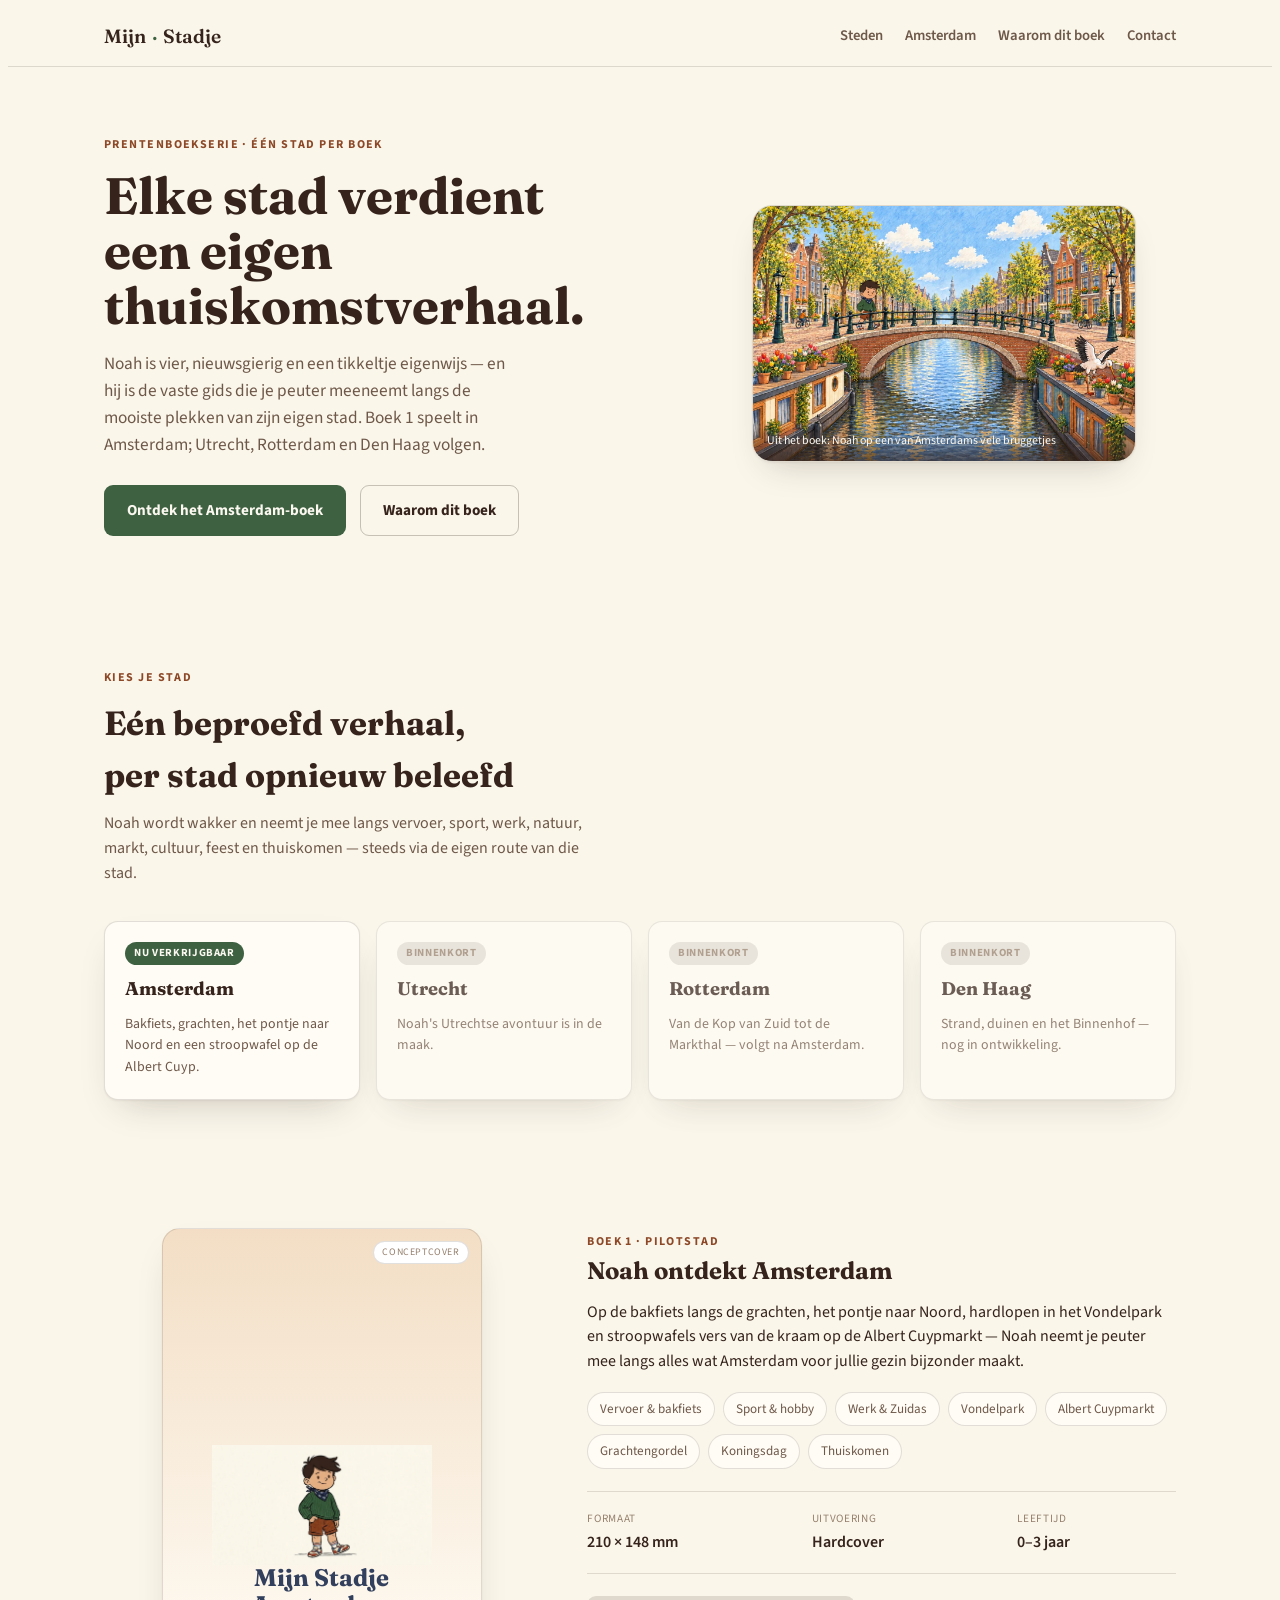
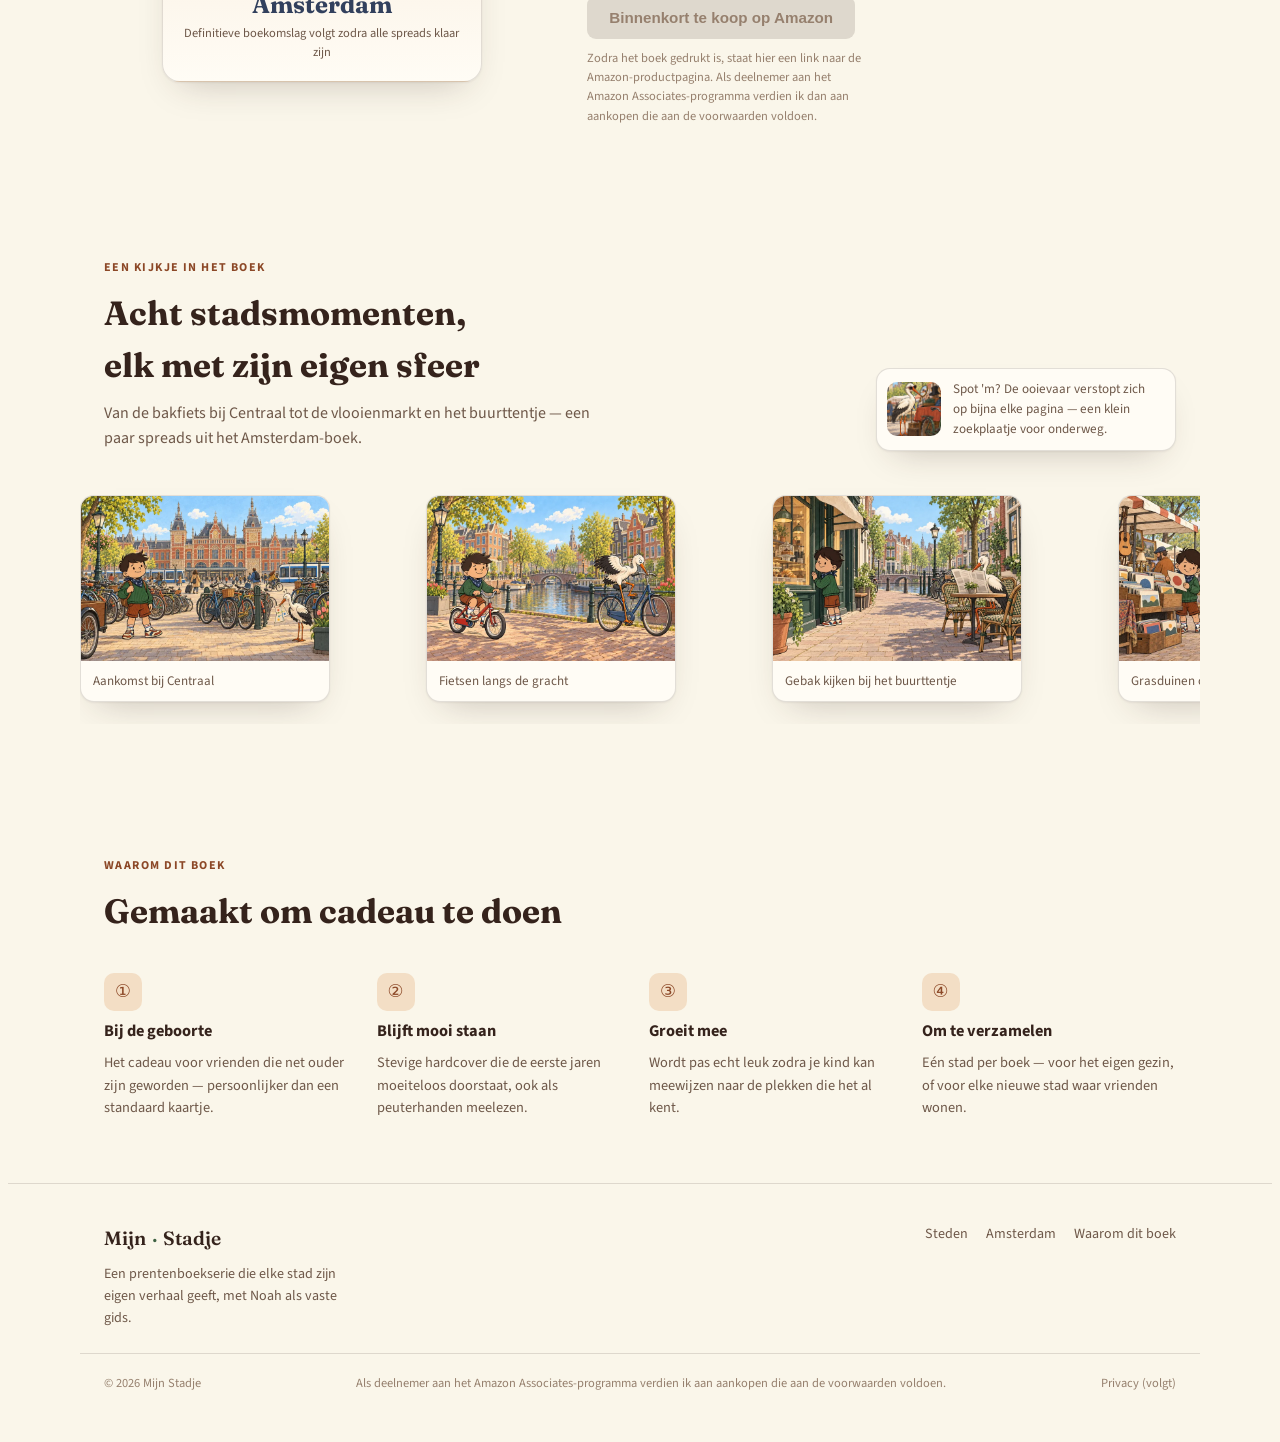
==== index.html @ 1f54e6bd "Add files via upload" ====
<!doctype html>
<html lang="nl">
<head>
<meta charset="utf-8">
<meta name="viewport" content="width=device-width, initial-scale=1">
<title>Mijn Stadje</title>
<style>
  @import url('https://fonts.googleapis.com/css2?family=Fraunces:opsz,wght@9..144,400;9..144,500;9..144,600;9..144,700&family=Source+Sans+3:wght@400;500;600;700&display=swap');

  :root{
    --bg: #FAF6EA;
    --surface: #FFFCF5;
    --surface-raised: #FFFFFF;
    --ink: #35231C;
    --ink-soft: #6E5849;
    --ink-faint: #96806E;
    --line: rgba(53,35,28,0.14);
    --line-strong: rgba(53,35,28,0.26);
    --navy: #32405D;
    --green: #3E6142;
    --rust: #8C4827;
    --peach: #E3AE83;
    --peach-tint: #F3DEC5;
    --shadow: 0 1px 2px rgba(53,35,28,0.06), 0 16px 36px -18px rgba(53,35,28,0.28);
  }
  @media (prefers-color-scheme: dark){
    :root:not([data-theme="light"]){
      --bg: #1E140F;
      --surface: #281B14;
      --surface-raised: #2F2119;
      --ink: #F3E7D8;
      --ink-soft: #C9AF9A;
      --ink-faint: #93796A;
      --line: rgba(243,231,216,0.14);
      --line-strong: rgba(243,231,216,0.26);
      --navy: #92A8DC;
      --green: #85B387;
      --rust: #E4986C;
      --peach: #E3AE83;
      --peach-tint: #3B2A19;
      --shadow: 0 1px 2px rgba(0,0,0,0.35), 0 16px 36px -18px rgba(0,0,0,0.6);
    }
  }
  :root[data-theme="dark"]{
    --bg: #1E140F; --surface: #281B14; --surface-raised: #2F2119;
    --ink: #F3E7D8; --ink-soft: #C9AF9A; --ink-faint: #93796A;
    --line: rgba(243,231,216,0.14); --line-strong: rgba(243,231,216,0.26);
    --navy: #92A8DC; --green: #85B387; --rust: #E4986C; --peach: #E3AE83; --peach-tint: #3B2A19;
    --shadow: 0 1px 2px rgba(0,0,0,0.35), 0 16px 36px -18px rgba(0,0,0,0.6);
  }

  *{ box-sizing: border-box; }
  body{
    background: var(--bg);
    color: var(--ink);
    font-family: 'Source Sans 3', ui-sans-serif, system-ui, sans-serif;
    line-height: 1.55;
  }
  h1,h2,h3{ font-family: 'Fraunces', Georgia, serif; text-wrap: balance; margin: 0; }
  p{ margin: 0; }
  a{ color: inherit; }
  .wrap{ max-width: 1120px; margin: 0 auto; padding-inline: 24px; }
  section{ padding-block: 64px; }
  @media (max-width: 640px){ section{ padding-block: 44px; } }

  .eyebrow{
    font-size: 0.75rem; letter-spacing: 0.12em; text-transform: uppercase;
    color: var(--rust); font-weight: 700;
  }

  /* ---------- Nav ---------- */
  header.site{
    position: sticky; top: 0; z-index: 20;
    background: color-mix(in srgb, var(--bg) 88%, transparent);
    backdrop-filter: blur(6px);
    border-bottom: 1px solid var(--line);
  }
  .nav-inner{
    display: flex; align-items: center; justify-content: space-between;
    padding-block: 14px;
  }
  .wordmark{
    font-family: 'Fraunces', serif; font-weight: 600; font-size: 1.2rem;
    display: flex; align-items: baseline; gap: 6px; text-decoration: none; color: var(--ink);
  }
  .wordmark .dot{ color: var(--green); }
  nav.links{ display: flex; gap: 22px; font-size: 0.92rem; font-weight: 600; }
  nav.links a{ text-decoration: none; color: var(--ink-soft); }
  nav.links a:hover{ color: var(--ink); }
  @media (max-width: 620px){ nav.links{ display: none; } }

  /* ---------- Hero ---------- */
  .hero .wrap{
    display: grid; grid-template-columns: 1.1fr 0.9fr; gap: 40px; align-items: center;
  }
  @media (max-width: 800px){
    .hero .wrap{ grid-template-columns: 1fr; }
    .hero .art{ order: -1; }
  }
  .hero h1{
    font-size: clamp(2rem, 1.4rem + 2.6vw, 3.2rem);
    line-height: 1.08;
    margin-block: 12px 18px;
  }
  .hero .lede{
    font-size: 1.08rem; color: var(--ink-soft); max-width: 46ch; margin-bottom: 26px;
  }
  .cta-row{ display: flex; gap: 14px; flex-wrap: wrap; align-items: center; }
  .btn{
    display: inline-flex; align-items: center; gap: 8px;
    padding: 13px 22px; border-radius: 9px; font-weight: 700; font-size: 0.95rem;
    text-decoration: none; border: 1.5px solid transparent; cursor: pointer;
  }
  .btn-primary{ background: var(--green); color: #FBF8F0; }
  .btn-primary:hover{ filter: brightness(1.08); }
  .btn-ghost{ color: var(--ink); border-color: var(--line-strong); }
  .btn-ghost:hover{ background: var(--surface); }
  .hero .art{
    position: relative;
    border-radius: 20px;
    overflow: hidden;
    box-shadow: var(--shadow);
    border: 1px solid var(--line);
  }
  .hero .art img{
    display: block;
    width: 100%; height: 100%;
    aspect-ratio: 1300 / 866;
    object-fit: cover;
  }
  .hero .art figcaption{
    position: absolute; left: 0; right: 0; bottom: 0;
    padding: 10px 14px;
    font-size: 0.74rem; color: #FBF8F0;
    background: linear-gradient(0deg, rgba(53,35,28,0.72), transparent);
  }

  /* ---------- Section heads ---------- */
  .section-head{ max-width: 62ch; margin-bottom: 36px; }
  .section-head h2{ font-size: clamp(1.5rem, 1.2rem + 1.2vw, 2.1rem); margin-top: 8px; }
  .section-head .lede{ color: var(--ink-soft); margin-top: 10px; }

  /* ---------- City chooser ---------- */
  .cities{
    display: grid; grid-template-columns: repeat(4, 1fr); gap: 16px;
  }
  @media (max-width: 900px){ .cities{ grid-template-columns: 1fr 1fr; } }
  @media (max-width: 480px){ .cities{ grid-template-columns: 1fr; } }
  .city-card{
    background: var(--surface);
    border: 1px solid var(--line);
    border-radius: 14px;
    padding: 20px;
    display: flex; flex-direction: column; gap: 10px;
    min-height: 168px;
    text-decoration: none;
    color: inherit;
    box-shadow: var(--shadow);
    transition: transform 0.15s ease;
  }
  .city-card.live:hover{ transform: translateY(-3px); }
  .city-card.soon{ opacity: 0.72; }
  .city-card .badge{
    align-self: flex-start;
    font-size: 0.68rem; font-weight: 700; letter-spacing: 0.06em; text-transform: uppercase;
    padding: 3px 9px; border-radius: 999px;
  }
  .city-card.live .badge{ background: var(--green); color: #FBF8F0; }
  .city-card.soon .badge{ background: var(--line); color: var(--ink-faint); }
  .city-card h3{ font-size: 1.15rem; }
  .city-card p{ font-size: 0.87rem; color: var(--ink-soft); }
  @media (prefers-reduced-motion: reduce){ .city-card{ transition: none; } }

  /* ---------- Kijkje in het boek ---------- */
  .section-head-row{
    display: flex; justify-content: space-between; align-items: flex-end;
    gap: 24px; flex-wrap: wrap; margin-bottom: 28px;
  }
  .stork-tip{
    display: flex; align-items: center; gap: 12px;
    max-width: 300px;
    background: var(--surface); border: 1px solid var(--line);
    border-radius: 14px; padding: 10px 14px 10px 10px;
    box-shadow: var(--shadow);
  }
  .stork-tip img{
    width: 54px; height: 54px; border-radius: 10px; object-fit: cover; flex: none;
  }
  .stork-tip p{ font-size: 0.82rem; color: var(--ink-soft); }
  .spreads{
    display: flex; gap: 16px; overflow-x: auto;
    scroll-snap-type: x proximity;
    padding-bottom: 6px; margin: 0 -24px; padding-inline: 24px;
  }
  .spreads figure{
    flex: 0 0 250px; scroll-snap-align: start;
    background: var(--surface); border: 1px solid var(--line);
    border-radius: 14px; overflow: hidden; box-shadow: var(--shadow);
  }
  .spreads img{ width: 100%; aspect-ratio: 760/506; object-fit: cover; display: block; }
  .spreads figcaption{ font-size: 0.82rem; color: var(--ink-soft); padding: 10px 12px; }

  /* ---------- Amsterdam showcase ---------- */
  #amsterdam .wrap{
    display: grid; grid-template-columns: 0.85fr 1.15fr; gap: 48px; align-items: start;
  }
  @media (max-width: 820px){ #amsterdam .wrap{ grid-template-columns: 1fr; } }

  .cover{
    position: relative;
    background: linear-gradient(180deg, var(--peach-tint), var(--surface));
    border: 1px solid var(--line);
    border-radius: 18px;
    aspect-ratio: 148 / 210;
    max-width: 320px;
    margin-inline: auto;
    box-shadow: var(--shadow);
    display: flex; flex-direction: column; align-items: center; justify-content: flex-end;
    overflow: hidden;
    padding: 18px;
  }
  .cover .cover-title{
    font-family: 'Fraunces', serif; font-weight: 700; text-align: center;
    font-size: 1.5rem; color: var(--navy); line-height: 1.1;
  }
  .cover .cover-sub{
    font-size: 0.78rem; color: var(--ink-soft); text-align: center; margin-top: 6px;
  }
  .cover img{ width: 78%; margin-top: 14px; }
  .cover .concept-tag{
    position: absolute; top: 12px; right: 12px;
    font-size: 0.62rem; letter-spacing: 0.06em; text-transform: uppercase;
    background: var(--surface-raised); border: 1px solid var(--line);
    color: var(--ink-faint); padding: 3px 8px; border-radius: 999px;
  }

  .beats{
    display: flex; flex-wrap: wrap; gap: 8px; margin: 18px 0 22px;
    list-style: none; padding: 0;
  }
  .beats li{
    font-size: 0.82rem; background: var(--surface); border: 1px solid var(--line);
    padding: 6px 12px; border-radius: 999px; color: var(--ink-soft);
  }

  .facts{
    display: grid; grid-template-columns: repeat(3, auto); gap: 18px 28px;
    margin: 22px 0; padding: 18px 0; border-top: 1px solid var(--line); border-bottom: 1px solid var(--line);
  }
  @media (max-width: 480px){ .facts{ grid-template-columns: 1fr 1fr; } }
  .facts .f-label{ font-size: 0.7rem; text-transform: uppercase; letter-spacing: 0.06em; color: var(--ink-faint); }
  .facts .f-value{ font-weight: 600; margin-top: 3px; font-variant-numeric: tabular-nums; }

  .btn-disabled{
    background: var(--line); color: var(--ink-faint); cursor: not-allowed;
    padding: 13px 22px; border-radius: 9px; font-weight: 700; font-size: 0.95rem;
    display: inline-flex; align-items: center; gap: 8px; border: none;
  }
  .fineprint{ font-size: 0.78rem; color: var(--ink-faint); margin-top: 10px; max-width: 48ch; }

  /* ---------- Features ---------- */
  .features{ display: grid; grid-template-columns: repeat(4, 1fr); gap: 18px; }
  @media (max-width: 900px){ .features{ grid-template-columns: 1fr 1fr; } }
  @media (max-width: 480px){ .features{ grid-template-columns: 1fr; } }
  .feature{ display: flex; flex-direction: column; gap: 8px; }
  .feature .icon{
    width: 38px; height: 38px; border-radius: 10px;
    background: var(--peach-tint); color: var(--rust);
    display: flex; align-items: center; justify-content: center;
    font-size: 1.1rem;
  }
  .feature h3{ font-size: 1.02rem; font-family: 'Source Sans 3', sans-serif; font-weight: 700; }
  .feature p{ font-size: 0.9rem; color: var(--ink-soft); }

  /* ---------- Footer ---------- */
  footer{
    border-top: 1px solid var(--line);
    padding-block: 40px;
  }
  footer .wrap{
    display: flex; flex-wrap: wrap; justify-content: space-between; gap: 24px;
  }
  footer .brand-blurb{ max-width: 34ch; font-size: 0.88rem; color: var(--ink-soft); }
  footer nav{ display: flex; gap: 18px; font-size: 0.88rem; }
  footer nav a{ text-decoration: none; color: var(--ink-soft); }
  footer .legal{
    margin-top: 24px; padding-top: 20px; border-top: 1px solid var(--line);
    font-size: 0.78rem; color: var(--ink-faint); display: flex; flex-wrap: wrap; gap: 8px 18px;
  }
</style>
</head>
<body>


<header class="site">
  <div class="wrap nav-inner">
    <a class="wordmark" href="#top">Mijn<span class="dot">·</span>Stadje</a>
    <nav class="links">
      <a href="#steden">Steden</a>
      <a href="#amsterdam">Amsterdam</a>
      <a href="#waarom">Waarom dit boek</a>
      <a href="#contact">Contact</a>
    </nav>
  </div>
</header>

<main id="top">
  <section class="hero">
    <div class="wrap">
      <div class="copy">
        <span class="eyebrow">Prentenboekserie · één stad per boek</span>
        <h1>Elke stad verdient een eigen thuiskomstverhaal.</h1>
        <p class="lede">Noah is vier, nieuwsgierig en een tikkeltje eigenwijs — en hij is de vaste gids die je peuter meeneemt langs de mooiste plekken van zijn eigen stad. Boek 1 speelt in Amsterdam; Utrecht, Rotterdam en Den Haag volgen.</p>
        <div class="cta-row">
          <a class="btn btn-primary" href="#amsterdam">Ontdek het Amsterdam-boek</a>
          <a class="btn btn-ghost" href="#waarom">Waarom dit boek</a>
        </div>
      </div>
      <figure class="art">
        <img src="assets/hero-bridge.webp" alt="Noah steekt een Amsterdamse gracht over via een stenen brug, met woonboten, tulpen en een overvliegende ooievaar">
        <figcaption>Uit het boek: Noah op een van Amsterdams vele bruggetjes</figcaption>
      </figure>
    </div>
  </section>

  <section id="steden">
    <div class="wrap">
      <div class="section-head">
        <span class="eyebrow">Kies je stad</span>
        <h2>Eén beproefd verhaal, per stad opnieuw beleefd</h2>
        <p class="lede">Noah wordt wakker en neemt je mee langs vervoer, sport, werk, natuur, markt, cultuur, feest en thuiskomen — steeds via de eigen route van die stad.</p>
      </div>
      <div class="cities">
        <a class="city-card live" href="#amsterdam">
          <span class="badge">Nu verkrijgbaar</span>
          <h3>Amsterdam</h3>
          <p>Bakfiets, grachten, het pontje naar Noord en een stroopwafel op de Albert Cuyp.</p>
        </a>
        <div class="city-card soon">
          <span class="badge">Binnenkort</span>
          <h3>Utrecht</h3>
          <p>Noah's Utrechtse avontuur is in de maak.</p>
        </div>
        <div class="city-card soon">
          <span class="badge">Binnenkort</span>
          <h3>Rotterdam</h3>
          <p>Van de Kop van Zuid tot de Markthal — volgt na Amsterdam.</p>
        </div>
        <div class="city-card soon">
          <span class="badge">Binnenkort</span>
          <h3>Den Haag</h3>
          <p>Strand, duinen en het Binnenhof — nog in ontwikkeling.</p>
        </div>
      </div>
    </div>
  </section>

  <section id="amsterdam">
    <div class="wrap">
      <div class="cover">
        <span class="concept-tag">Conceptcover</span>
        <img src="assets/noah-hero.webp" alt="Noah op de conceptcover van het Amsterdam-boek">
        <p class="cover-title">Mijn Stadje<br>Amsterdam</p>
        <p class="cover-sub">Definitieve boekomslag volgt zodra alle spreads klaar zijn</p>
      </div>
      <div class="details">
        <span class="eyebrow">Boek 1 · Pilotstad</span>
        <h2>Noah ontdekt Amsterdam</h2>
        <p class="lede" style="margin-top:10px;">Op de bakfiets langs de grachten, het pontje naar Noord, hardlopen in het Vondelpark en stroopwafels vers van de kraam op de Albert Cuypmarkt — Noah neemt je peuter mee langs alles wat Amsterdam voor jullie gezin bijzonder maakt.</p>
        <ul class="beats">
          <li>Vervoer &amp; bakfiets</li>
          <li>Sport &amp; hobby</li>
          <li>Werk &amp; Zuidas</li>
          <li>Vondelpark</li>
          <li>Albert Cuypmarkt</li>
          <li>Grachtengordel</li>
          <li>Koningsdag</li>
          <li>Thuiskomen</li>
        </ul>
        <div class="facts">
          <div><div class="f-label">Formaat</div><div class="f-value">210 × 148 mm</div></div>
          <div><div class="f-label">Uitvoering</div><div class="f-value">Hardcover</div></div>
          <div><div class="f-label">Leeftijd</div><div class="f-value">0–3 jaar</div></div>
        </div>
        <button class="btn-disabled" disabled>Binnenkort te koop op Amazon</button>
        <p class="fineprint">Zodra het boek gedrukt is, staat hier een link naar de Amazon-productpagina. Als deelnemer aan het Amazon Associates-programma verdien ik dan aan aankopen die aan de voorwaarden voldoen.</p>
      </div>
    </div>
  </section>

  <section id="kijkje">
    <div class="wrap">
      <div class="section-head-row">
        <div class="section-head" style="margin-bottom:0;">
          <span class="eyebrow">Een kijkje in het boek</span>
          <h2>Acht stadsmomenten, elk met zijn eigen sfeer</h2>
          <p class="lede">Van de bakfiets bij Centraal tot de vlooienmarkt en het buurttentje — een paar spreads uit het Amsterdam-boek.</p>
        </div>
        <div class="stork-tip">
          <img src="assets/stork-mascot.webp" alt="De ooievaar uit Mijn Stadje, met een zonnebril op de vlooienmarkt">
          <p>Spot 'm? De ooievaar verstopt zich op bijna elke pagina — een klein zoekplaatje voor onderweg.</p>
        </div>
      </div>
      <div class="spreads">
        <figure>
          <img src="assets/gallery-centraal.webp" alt="Noah en de ooievaar tussen de geparkeerde fietsen bij Amsterdam Centraal">
          <figcaption>Aankomst bij Centraal</figcaption>
        </figure>
        <figure>
          <img src="assets/gallery-bike.webp" alt="Noah fietst langs de gracht, de ooievaar op een fiets ernaast">
          <figcaption>Fietsen langs de gracht</figcaption>
        </figure>
        <figure>
          <img src="assets/gallery-cafe.webp" alt="Noah kijkt naar gebak in een etalage, de ooievaar leest de krant op het terras">
          <figcaption>Gebak kijken bij het buurttentje</figcaption>
        </figure>
        <figure>
          <img src="assets/gallery-fleamarket.webp" alt="Noah bekijkt platen op de vlooienmarkt, de ooievaar past hoeden">
          <figcaption>Grasduinen op de vlooienmarkt</figcaption>
        </figure>
        <figure>
          <img src="assets/gallery-chinatown.webp" alt="Noah loopt door een straat met lampionnen, de ooievaar eet onderweg iets lekkers">
          <figcaption>Dim sum happen onderweg</figcaption>
        </figure>
        <figure>
          <img src="assets/gallery-bedroom.webp" alt="Noah wordt wakker terwijl de ooievaar met een baby over de gracht vliegt">
          <figcaption>Thuiskomen</figcaption>
        </figure>
      </div>
    </div>
  </section>

  <section id="waarom">
    <div class="wrap">
      <div class="section-head">
        <span class="eyebrow">Waarom dit boek</span>
        <h2>Gemaakt om cadeau te doen</h2>
      </div>
      <div class="features">
        <div class="feature">
          <div class="icon">①</div>
          <h3>Bij de geboorte</h3>
          <p>Het cadeau voor vrienden die net ouder zijn geworden — persoonlijker dan een standaard kaartje.</p>
        </div>
        <div class="feature">
          <div class="icon">②</div>
          <h3>Blijft mooi staan</h3>
          <p>Stevige hardcover die de eerste jaren moeiteloos doorstaat, ook als peuterhanden meelezen.</p>
        </div>
        <div class="feature">
          <div class="icon">③</div>
          <h3>Groeit mee</h3>
          <p>Wordt pas echt leuk zodra je kind kan meewijzen naar de plekken die het al kent.</p>
        </div>
        <div class="feature">
          <div class="icon">④</div>
          <h3>Om te verzamelen</h3>
          <p>Eén stad per boek — voor het eigen gezin, of voor elke nieuwe stad waar vrienden wonen.</p>
        </div>
      </div>
    </div>
  </section>
</main>

<footer id="contact">
  <div class="wrap">
    <div>
      <a class="wordmark" href="#top">Mijn<span class="dot">·</span>Stadje</a>
      <p class="brand-blurb" style="margin-top:10px;">Een prentenboekserie die elke stad zijn eigen verhaal geeft, met Noah als vaste gids.</p>
    </div>
    <nav>
      <a href="#steden">Steden</a>
      <a href="#amsterdam">Amsterdam</a>
      <a href="#waarom">Waarom dit boek</a>
    </nav>
  </div>
  <div class="wrap legal">
    <span>© 2026 Mijn Stadje</span>
    <span>Als deelnemer aan het Amazon Associates-programma verdien ik aan aankopen die aan de voorwaarden voldoen.</span>
    <span>Privacy (volgt)</span>
  </div>
</footer>

</body>
</html>
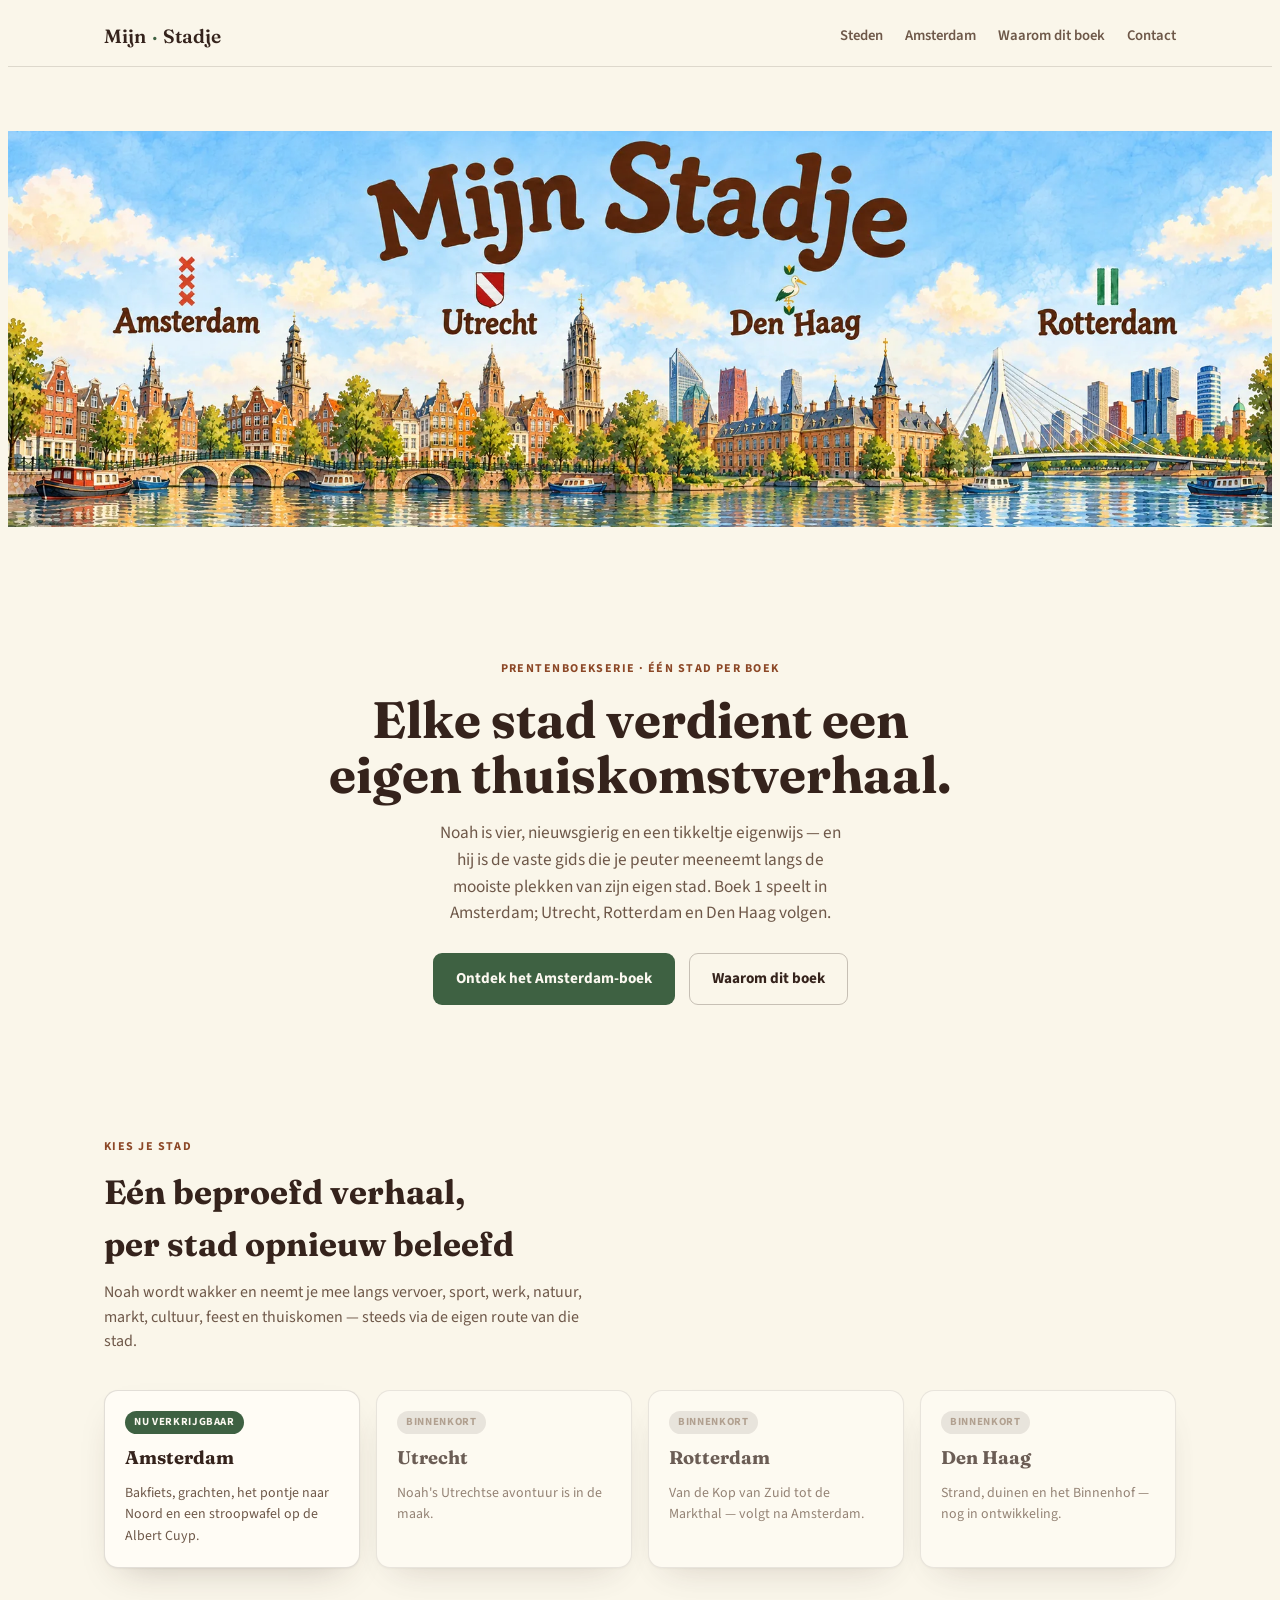
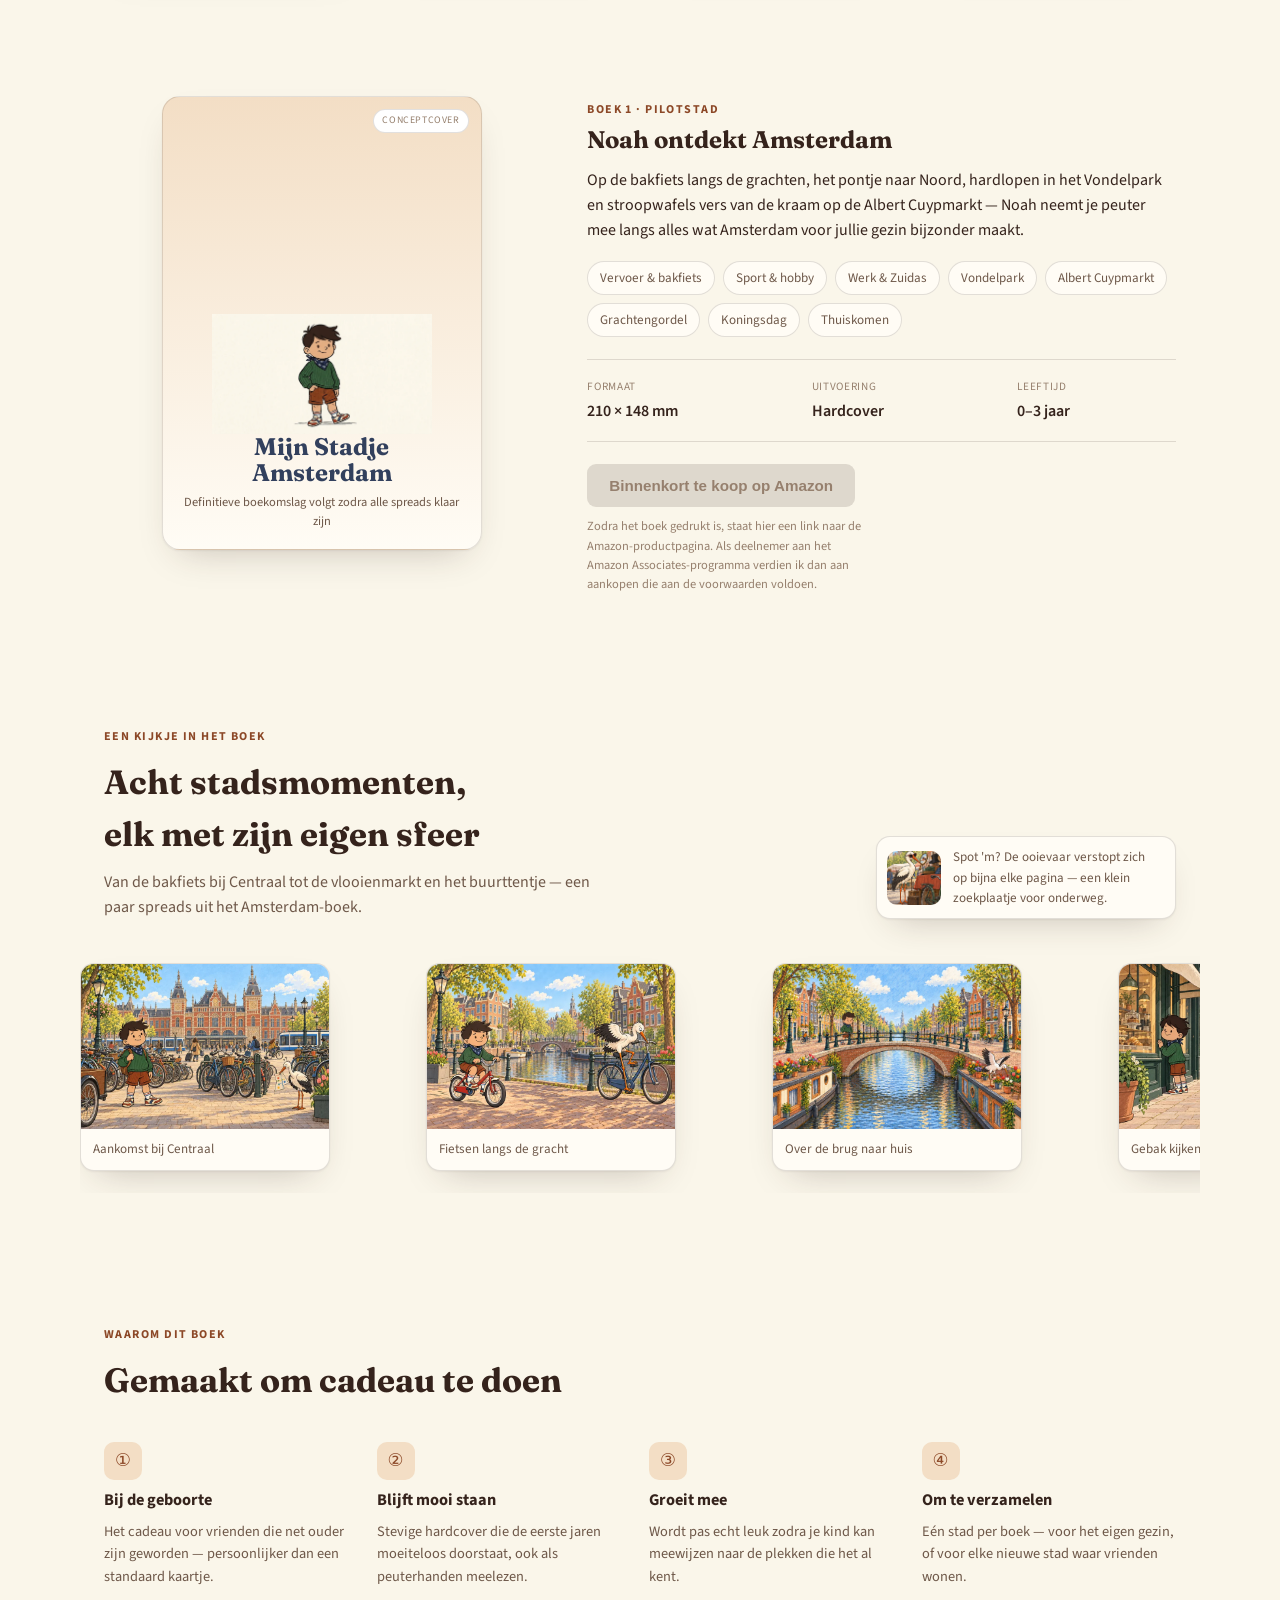
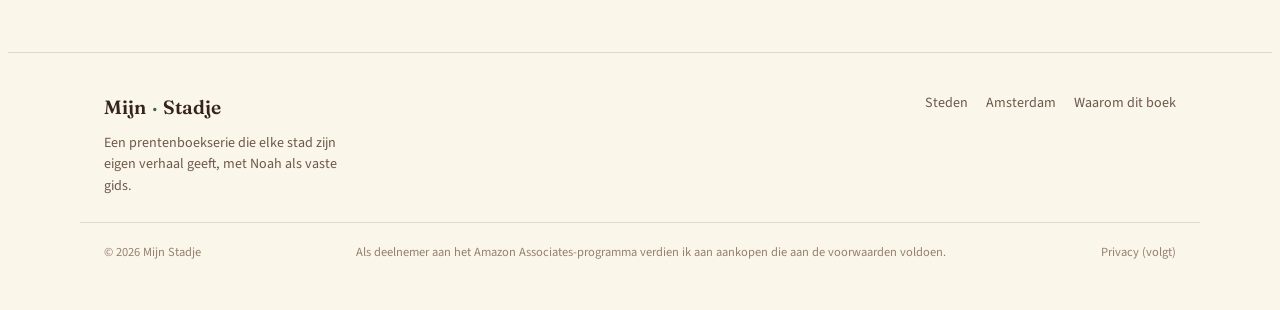
==== commit c6a86c75: "Add files via upload" ====
--- a/index.html
+++ b/index.html
@@ -89,13 +89,17 @@
   nav.links a:hover{ color: var(--ink); }
   @media (max-width: 620px){ nav.links{ display: none; } }
 
+  /* ---------- Masthead banner ---------- */
+  .masthead{ line-height: 0; }
+  .masthead img{
+    display: block; width: 100%; height: auto;
+    max-height: 44vh; object-fit: cover;
+  }
+  @media (max-width: 640px){ .masthead img{ max-height: 200px; } }
+
   /* ---------- Hero ---------- */
   .hero .wrap{
-    display: grid; grid-template-columns: 1.1fr 0.9fr; gap: 40px; align-items: center;
-  }
-  @media (max-width: 800px){
-    .hero .wrap{ grid-template-columns: 1fr; }
-    .hero .art{ order: -1; }
+    max-width: 720px; text-align: center;
   }
   .hero h1{
     font-size: clamp(2rem, 1.4rem + 2.6vw, 3.2rem);
@@ -103,9 +107,9 @@
     margin-block: 12px 18px;
   }
   .hero .lede{
-    font-size: 1.08rem; color: var(--ink-soft); max-width: 46ch; margin-bottom: 26px;
-  }
-  .cta-row{ display: flex; gap: 14px; flex-wrap: wrap; align-items: center; }
+    font-size: 1.08rem; color: var(--ink-soft); max-width: 46ch; margin: 0 auto 26px;
+  }
+  .cta-row{ display: flex; gap: 14px; flex-wrap: wrap; align-items: center; justify-content: center; }
   .btn{
     display: inline-flex; align-items: center; gap: 8px;
     padding: 13px 22px; border-radius: 9px; font-weight: 700; font-size: 0.95rem;
@@ -115,25 +119,6 @@
   .btn-primary:hover{ filter: brightness(1.08); }
   .btn-ghost{ color: var(--ink); border-color: var(--line-strong); }
   .btn-ghost:hover{ background: var(--surface); }
-  .hero .art{
-    position: relative;
-    border-radius: 20px;
-    overflow: hidden;
-    box-shadow: var(--shadow);
-    border: 1px solid var(--line);
-  }
-  .hero .art img{
-    display: block;
-    width: 100%; height: 100%;
-    aspect-ratio: 1300 / 866;
-    object-fit: cover;
-  }
-  .hero .art figcaption{
-    position: absolute; left: 0; right: 0; bottom: 0;
-    padding: 10px 14px;
-    font-size: 0.74rem; color: #FBF8F0;
-    background: linear-gradient(0deg, rgba(53,35,28,0.72), transparent);
-  }
 
   /* ---------- Section heads ---------- */
   .section-head{ max-width: 62ch; margin-bottom: 36px; }
@@ -288,10 +273,10 @@
     font-size: 0.78rem; color: var(--ink-faint); display: flex; flex-wrap: wrap; gap: 8px 18px;
   }
 </style>
+
+
 </head>
 <body>
-
-
 <header class="site">
   <div class="wrap nav-inner">
     <a class="wordmark" href="#top">Mijn<span class="dot">·</span>Stadje</a>
@@ -305,21 +290,19 @@
 </header>
 
 <main id="top">
+  <section class="masthead">
+    <img src="assets/masthead-cities.webp" alt="Illustratie van de skylines van Amsterdam, Utrecht, Den Haag en Rotterdam naast elkaar aan het water, met de titel 'Mijn Stadje' erboven en de ooievaar bij Den Haag">
+  </section>
+
   <section class="hero">
     <div class="wrap">
-      <div class="copy">
-        <span class="eyebrow">Prentenboekserie · één stad per boek</span>
-        <h1>Elke stad verdient een eigen thuiskomstverhaal.</h1>
-        <p class="lede">Noah is vier, nieuwsgierig en een tikkeltje eigenwijs — en hij is de vaste gids die je peuter meeneemt langs de mooiste plekken van zijn eigen stad. Boek 1 speelt in Amsterdam; Utrecht, Rotterdam en Den Haag volgen.</p>
-        <div class="cta-row">
-          <a class="btn btn-primary" href="#amsterdam">Ontdek het Amsterdam-boek</a>
-          <a class="btn btn-ghost" href="#waarom">Waarom dit boek</a>
-        </div>
-      </div>
-      <figure class="art">
-        <img src="assets/hero-bridge.webp" alt="Noah steekt een Amsterdamse gracht over via een stenen brug, met woonboten, tulpen en een overvliegende ooievaar">
-        <figcaption>Uit het boek: Noah op een van Amsterdams vele bruggetjes</figcaption>
-      </figure>
+      <span class="eyebrow">Prentenboekserie · één stad per boek</span>
+      <h1>Elke stad verdient een eigen thuiskomstverhaal.</h1>
+      <p class="lede">Noah is vier, nieuwsgierig en een tikkeltje eigenwijs — en hij is de vaste gids die je peuter meeneemt langs de mooiste plekken van zijn eigen stad. Boek 1 speelt in Amsterdam; Utrecht, Rotterdam en Den Haag volgen.</p>
+      <div class="cta-row">
+        <a class="btn btn-primary" href="#amsterdam">Ontdek het Amsterdam-boek</a>
+        <a class="btn btn-ghost" href="#waarom">Waarom dit boek</a>
+      </div>
     </div>
   </section>
 
@@ -411,6 +394,10 @@
           <figcaption>Fietsen langs de gracht</figcaption>
         </figure>
         <figure>
+          <img src="assets/hero-bridge.webp" alt="Noah steekt een Amsterdamse gracht over via een stenen brug, met woonboten, tulpen en een overvliegende ooievaar">
+          <figcaption>Over de brug naar huis</figcaption>
+        </figure>
+        <figure>
           <img src="assets/gallery-cafe.webp" alt="Noah kijkt naar gebak in een etalage, de ooievaar leest de krant op het terras">
           <figcaption>Gebak kijken bij het buurttentje</figcaption>
         </figure>
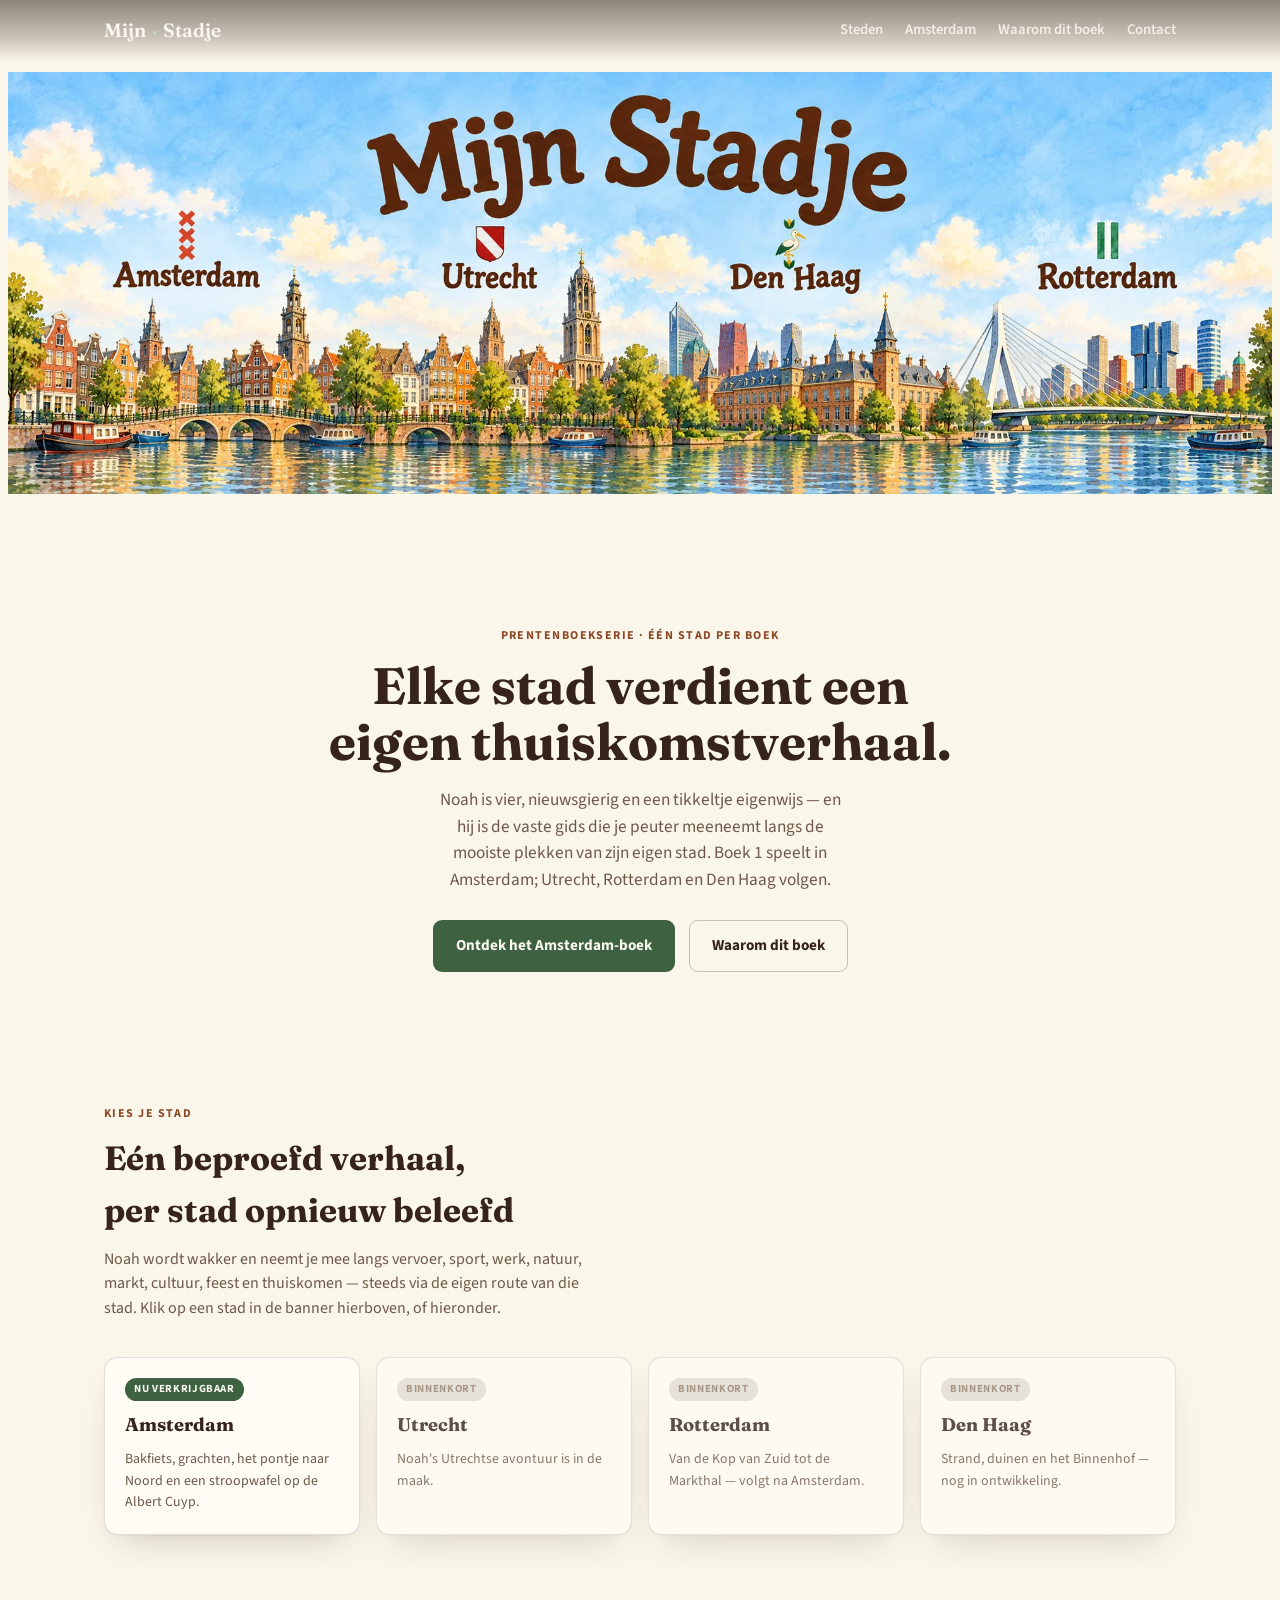
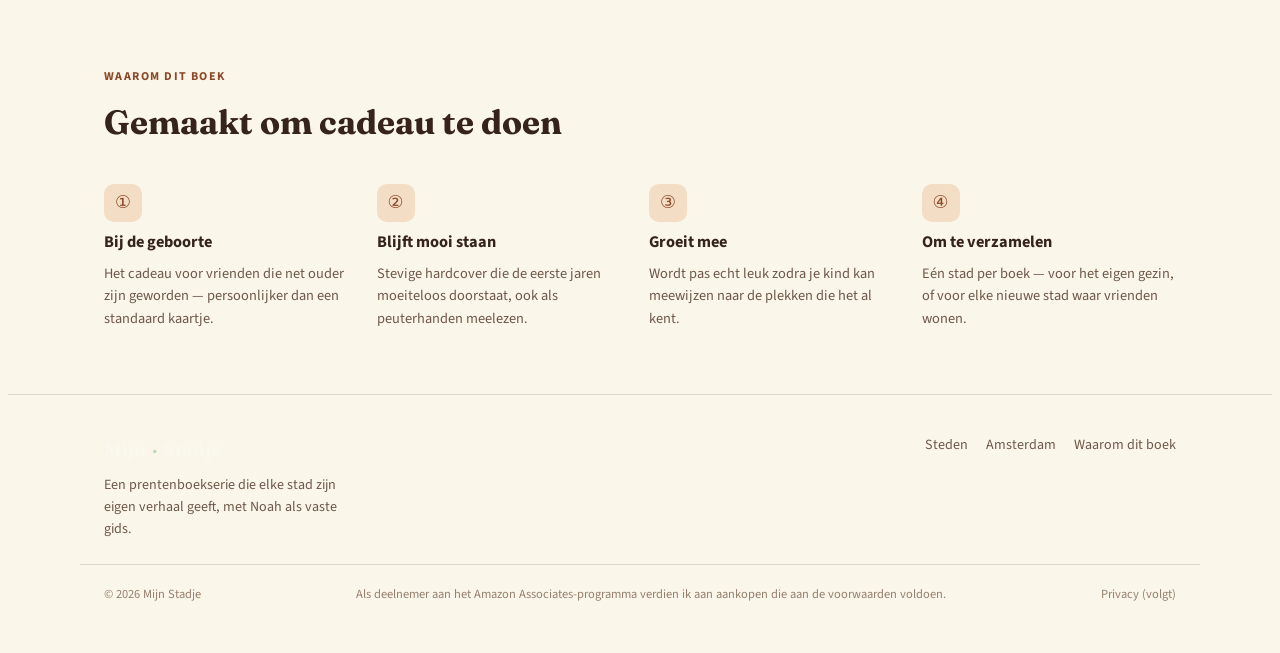
==== commit 0c35000d: "Add files via upload" ====
--- a/index.html
+++ b/index.html
@@ -4,275 +4,7 @@
 <meta charset="utf-8">
 <meta name="viewport" content="width=device-width, initial-scale=1">
 <title>Mijn Stadje</title>
-<style>
-  @import url('https://fonts.googleapis.com/css2?family=Fraunces:opsz,wght@9..144,400;9..144,500;9..144,600;9..144,700&family=Source+Sans+3:wght@400;500;600;700&display=swap');
-
-  :root{
-    --bg: #FAF6EA;
-    --surface: #FFFCF5;
-    --surface-raised: #FFFFFF;
-    --ink: #35231C;
-    --ink-soft: #6E5849;
-    --ink-faint: #96806E;
-    --line: rgba(53,35,28,0.14);
-    --line-strong: rgba(53,35,28,0.26);
-    --navy: #32405D;
-    --green: #3E6142;
-    --rust: #8C4827;
-    --peach: #E3AE83;
-    --peach-tint: #F3DEC5;
-    --shadow: 0 1px 2px rgba(53,35,28,0.06), 0 16px 36px -18px rgba(53,35,28,0.28);
-  }
-  @media (prefers-color-scheme: dark){
-    :root:not([data-theme="light"]){
-      --bg: #1E140F;
-      --surface: #281B14;
-      --surface-raised: #2F2119;
-      --ink: #F3E7D8;
-      --ink-soft: #C9AF9A;
-      --ink-faint: #93796A;
-      --line: rgba(243,231,216,0.14);
-      --line-strong: rgba(243,231,216,0.26);
-      --navy: #92A8DC;
-      --green: #85B387;
-      --rust: #E4986C;
-      --peach: #E3AE83;
-      --peach-tint: #3B2A19;
-      --shadow: 0 1px 2px rgba(0,0,0,0.35), 0 16px 36px -18px rgba(0,0,0,0.6);
-    }
-  }
-  :root[data-theme="dark"]{
-    --bg: #1E140F; --surface: #281B14; --surface-raised: #2F2119;
-    --ink: #F3E7D8; --ink-soft: #C9AF9A; --ink-faint: #93796A;
-    --line: rgba(243,231,216,0.14); --line-strong: rgba(243,231,216,0.26);
-    --navy: #92A8DC; --green: #85B387; --rust: #E4986C; --peach: #E3AE83; --peach-tint: #3B2A19;
-    --shadow: 0 1px 2px rgba(0,0,0,0.35), 0 16px 36px -18px rgba(0,0,0,0.6);
-  }
-
-  *{ box-sizing: border-box; }
-  body{
-    background: var(--bg);
-    color: var(--ink);
-    font-family: 'Source Sans 3', ui-sans-serif, system-ui, sans-serif;
-    line-height: 1.55;
-  }
-  h1,h2,h3{ font-family: 'Fraunces', Georgia, serif; text-wrap: balance; margin: 0; }
-  p{ margin: 0; }
-  a{ color: inherit; }
-  .wrap{ max-width: 1120px; margin: 0 auto; padding-inline: 24px; }
-  section{ padding-block: 64px; }
-  @media (max-width: 640px){ section{ padding-block: 44px; } }
-
-  .eyebrow{
-    font-size: 0.75rem; letter-spacing: 0.12em; text-transform: uppercase;
-    color: var(--rust); font-weight: 700;
-  }
-
-  /* ---------- Nav ---------- */
-  header.site{
-    position: sticky; top: 0; z-index: 20;
-    background: color-mix(in srgb, var(--bg) 88%, transparent);
-    backdrop-filter: blur(6px);
-    border-bottom: 1px solid var(--line);
-  }
-  .nav-inner{
-    display: flex; align-items: center; justify-content: space-between;
-    padding-block: 14px;
-  }
-  .wordmark{
-    font-family: 'Fraunces', serif; font-weight: 600; font-size: 1.2rem;
-    display: flex; align-items: baseline; gap: 6px; text-decoration: none; color: var(--ink);
-  }
-  .wordmark .dot{ color: var(--green); }
-  nav.links{ display: flex; gap: 22px; font-size: 0.92rem; font-weight: 600; }
-  nav.links a{ text-decoration: none; color: var(--ink-soft); }
-  nav.links a:hover{ color: var(--ink); }
-  @media (max-width: 620px){ nav.links{ display: none; } }
-
-  /* ---------- Masthead banner ---------- */
-  .masthead{ line-height: 0; }
-  .masthead img{
-    display: block; width: 100%; height: auto;
-    max-height: 44vh; object-fit: cover;
-  }
-  @media (max-width: 640px){ .masthead img{ max-height: 200px; } }
-
-  /* ---------- Hero ---------- */
-  .hero .wrap{
-    max-width: 720px; text-align: center;
-  }
-  .hero h1{
-    font-size: clamp(2rem, 1.4rem + 2.6vw, 3.2rem);
-    line-height: 1.08;
-    margin-block: 12px 18px;
-  }
-  .hero .lede{
-    font-size: 1.08rem; color: var(--ink-soft); max-width: 46ch; margin: 0 auto 26px;
-  }
-  .cta-row{ display: flex; gap: 14px; flex-wrap: wrap; align-items: center; justify-content: center; }
-  .btn{
-    display: inline-flex; align-items: center; gap: 8px;
-    padding: 13px 22px; border-radius: 9px; font-weight: 700; font-size: 0.95rem;
-    text-decoration: none; border: 1.5px solid transparent; cursor: pointer;
-  }
-  .btn-primary{ background: var(--green); color: #FBF8F0; }
-  .btn-primary:hover{ filter: brightness(1.08); }
-  .btn-ghost{ color: var(--ink); border-color: var(--line-strong); }
-  .btn-ghost:hover{ background: var(--surface); }
-
-  /* ---------- Section heads ---------- */
-  .section-head{ max-width: 62ch; margin-bottom: 36px; }
-  .section-head h2{ font-size: clamp(1.5rem, 1.2rem + 1.2vw, 2.1rem); margin-top: 8px; }
-  .section-head .lede{ color: var(--ink-soft); margin-top: 10px; }
-
-  /* ---------- City chooser ---------- */
-  .cities{
-    display: grid; grid-template-columns: repeat(4, 1fr); gap: 16px;
-  }
-  @media (max-width: 900px){ .cities{ grid-template-columns: 1fr 1fr; } }
-  @media (max-width: 480px){ .cities{ grid-template-columns: 1fr; } }
-  .city-card{
-    background: var(--surface);
-    border: 1px solid var(--line);
-    border-radius: 14px;
-    padding: 20px;
-    display: flex; flex-direction: column; gap: 10px;
-    min-height: 168px;
-    text-decoration: none;
-    color: inherit;
-    box-shadow: var(--shadow);
-    transition: transform 0.15s ease;
-  }
-  .city-card.live:hover{ transform: translateY(-3px); }
-  .city-card.soon{ opacity: 0.72; }
-  .city-card .badge{
-    align-self: flex-start;
-    font-size: 0.68rem; font-weight: 700; letter-spacing: 0.06em; text-transform: uppercase;
-    padding: 3px 9px; border-radius: 999px;
-  }
-  .city-card.live .badge{ background: var(--green); color: #FBF8F0; }
-  .city-card.soon .badge{ background: var(--line); color: var(--ink-faint); }
-  .city-card h3{ font-size: 1.15rem; }
-  .city-card p{ font-size: 0.87rem; color: var(--ink-soft); }
-  @media (prefers-reduced-motion: reduce){ .city-card{ transition: none; } }
-
-  /* ---------- Kijkje in het boek ---------- */
-  .section-head-row{
-    display: flex; justify-content: space-between; align-items: flex-end;
-    gap: 24px; flex-wrap: wrap; margin-bottom: 28px;
-  }
-  .stork-tip{
-    display: flex; align-items: center; gap: 12px;
-    max-width: 300px;
-    background: var(--surface); border: 1px solid var(--line);
-    border-radius: 14px; padding: 10px 14px 10px 10px;
-    box-shadow: var(--shadow);
-  }
-  .stork-tip img{
-    width: 54px; height: 54px; border-radius: 10px; object-fit: cover; flex: none;
-  }
-  .stork-tip p{ font-size: 0.82rem; color: var(--ink-soft); }
-  .spreads{
-    display: flex; gap: 16px; overflow-x: auto;
-    scroll-snap-type: x proximity;
-    padding-bottom: 6px; margin: 0 -24px; padding-inline: 24px;
-  }
-  .spreads figure{
-    flex: 0 0 250px; scroll-snap-align: start;
-    background: var(--surface); border: 1px solid var(--line);
-    border-radius: 14px; overflow: hidden; box-shadow: var(--shadow);
-  }
-  .spreads img{ width: 100%; aspect-ratio: 760/506; object-fit: cover; display: block; }
-  .spreads figcaption{ font-size: 0.82rem; color: var(--ink-soft); padding: 10px 12px; }
-
-  /* ---------- Amsterdam showcase ---------- */
-  #amsterdam .wrap{
-    display: grid; grid-template-columns: 0.85fr 1.15fr; gap: 48px; align-items: start;
-  }
-  @media (max-width: 820px){ #amsterdam .wrap{ grid-template-columns: 1fr; } }
-
-  .cover{
-    position: relative;
-    background: linear-gradient(180deg, var(--peach-tint), var(--surface));
-    border: 1px solid var(--line);
-    border-radius: 18px;
-    aspect-ratio: 148 / 210;
-    max-width: 320px;
-    margin-inline: auto;
-    box-shadow: var(--shadow);
-    display: flex; flex-direction: column; align-items: center; justify-content: flex-end;
-    overflow: hidden;
-    padding: 18px;
-  }
-  .cover .cover-title{
-    font-family: 'Fraunces', serif; font-weight: 700; text-align: center;
-    font-size: 1.5rem; color: var(--navy); line-height: 1.1;
-  }
-  .cover .cover-sub{
-    font-size: 0.78rem; color: var(--ink-soft); text-align: center; margin-top: 6px;
-  }
-  .cover img{ width: 78%; margin-top: 14px; }
-  .cover .concept-tag{
-    position: absolute; top: 12px; right: 12px;
-    font-size: 0.62rem; letter-spacing: 0.06em; text-transform: uppercase;
-    background: var(--surface-raised); border: 1px solid var(--line);
-    color: var(--ink-faint); padding: 3px 8px; border-radius: 999px;
-  }
-
-  .beats{
-    display: flex; flex-wrap: wrap; gap: 8px; margin: 18px 0 22px;
-    list-style: none; padding: 0;
-  }
-  .beats li{
-    font-size: 0.82rem; background: var(--surface); border: 1px solid var(--line);
-    padding: 6px 12px; border-radius: 999px; color: var(--ink-soft);
-  }
-
-  .facts{
-    display: grid; grid-template-columns: repeat(3, auto); gap: 18px 28px;
-    margin: 22px 0; padding: 18px 0; border-top: 1px solid var(--line); border-bottom: 1px solid var(--line);
-  }
-  @media (max-width: 480px){ .facts{ grid-template-columns: 1fr 1fr; } }
-  .facts .f-label{ font-size: 0.7rem; text-transform: uppercase; letter-spacing: 0.06em; color: var(--ink-faint); }
-  .facts .f-value{ font-weight: 600; margin-top: 3px; font-variant-numeric: tabular-nums; }
-
-  .btn-disabled{
-    background: var(--line); color: var(--ink-faint); cursor: not-allowed;
-    padding: 13px 22px; border-radius: 9px; font-weight: 700; font-size: 0.95rem;
-    display: inline-flex; align-items: center; gap: 8px; border: none;
-  }
-  .fineprint{ font-size: 0.78rem; color: var(--ink-faint); margin-top: 10px; max-width: 48ch; }
-
-  /* ---------- Features ---------- */
-  .features{ display: grid; grid-template-columns: repeat(4, 1fr); gap: 18px; }
-  @media (max-width: 900px){ .features{ grid-template-columns: 1fr 1fr; } }
-  @media (max-width: 480px){ .features{ grid-template-columns: 1fr; } }
-  .feature{ display: flex; flex-direction: column; gap: 8px; }
-  .feature .icon{
-    width: 38px; height: 38px; border-radius: 10px;
-    background: var(--peach-tint); color: var(--rust);
-    display: flex; align-items: center; justify-content: center;
-    font-size: 1.1rem;
-  }
-  .feature h3{ font-size: 1.02rem; font-family: 'Source Sans 3', sans-serif; font-weight: 700; }
-  .feature p{ font-size: 0.9rem; color: var(--ink-soft); }
-
-  /* ---------- Footer ---------- */
-  footer{
-    border-top: 1px solid var(--line);
-    padding-block: 40px;
-  }
-  footer .wrap{
-    display: flex; flex-wrap: wrap; justify-content: space-between; gap: 24px;
-  }
-  footer .brand-blurb{ max-width: 34ch; font-size: 0.88rem; color: var(--ink-soft); }
-  footer nav{ display: flex; gap: 18px; font-size: 0.88rem; }
-  footer nav a{ text-decoration: none; color: var(--ink-soft); }
-  footer .legal{
-    margin-top: 24px; padding-top: 20px; border-top: 1px solid var(--line);
-    font-size: 0.78rem; color: var(--ink-faint); display: flex; flex-wrap: wrap; gap: 8px 18px;
-  }
-</style>
+<link rel="stylesheet" href="assets/style.css">
 
 
 </head>
@@ -282,7 +14,7 @@
     <a class="wordmark" href="#top">Mijn<span class="dot">·</span>Stadje</a>
     <nav class="links">
       <a href="#steden">Steden</a>
-      <a href="#amsterdam">Amsterdam</a>
+      <a href="amsterdam.html">Amsterdam</a>
       <a href="#waarom">Waarom dit boek</a>
       <a href="#contact">Contact</a>
     </nav>
@@ -291,7 +23,13 @@
 
 <main id="top">
   <section class="masthead">
-    <img src="assets/masthead-cities.webp" alt="Illustratie van de skylines van Amsterdam, Utrecht, Den Haag en Rotterdam naast elkaar aan het water, met de titel 'Mijn Stadje' erboven en de ooievaar bij Den Haag">
+    <div class="masthead-wrap">
+      <img src="assets/masthead-cities.webp" alt="Illustratie van de skylines van Amsterdam, Utrecht, Den Haag en Rotterdam naast elkaar aan het water, met de titel 'Mijn Stadje' erboven en de ooievaar bij Den Haag">
+      <a class="masthead-link" style="left:6.45%; top:29.0%; width:11.97%; height:19.34%;" href="amsterdam.html"><span>Naar het Amsterdam-boek</span></a>
+      <a class="masthead-link" style="left:31.31%; top:29.7%; width:8.29%; height:18.65%;" href="utrecht.html"><span>Naar het Utrecht-boek (in ontwikkeling)</span></a>
+      <a class="masthead-link" style="left:52.71%; top:27.62%; width:8.98%; height:20.72%;" href="denhaag.html"><span>Naar het Den Haag-boek (in ontwikkeling)</span></a>
+      <a class="masthead-link" style="left:73.67%; top:29.7%; width:11.05%; height:18.65%;" href="rotterdam.html"><span>Naar het Rotterdam-boek (in ontwikkeling)</span></a>
+    </div>
   </section>
 
   <section class="hero">
@@ -300,7 +38,7 @@
       <h1>Elke stad verdient een eigen thuiskomstverhaal.</h1>
       <p class="lede">Noah is vier, nieuwsgierig en een tikkeltje eigenwijs — en hij is de vaste gids die je peuter meeneemt langs de mooiste plekken van zijn eigen stad. Boek 1 speelt in Amsterdam; Utrecht, Rotterdam en Den Haag volgen.</p>
       <div class="cta-row">
-        <a class="btn btn-primary" href="#amsterdam">Ontdek het Amsterdam-boek</a>
+        <a class="btn btn-primary" href="amsterdam.html">Ontdek het Amsterdam-boek</a>
         <a class="btn btn-ghost" href="#waarom">Waarom dit boek</a>
       </div>
     </div>
@@ -311,108 +49,29 @@
       <div class="section-head">
         <span class="eyebrow">Kies je stad</span>
         <h2>Eén beproefd verhaal, per stad opnieuw beleefd</h2>
-        <p class="lede">Noah wordt wakker en neemt je mee langs vervoer, sport, werk, natuur, markt, cultuur, feest en thuiskomen — steeds via de eigen route van die stad.</p>
+        <p class="lede">Noah wordt wakker en neemt je mee langs vervoer, sport, werk, natuur, markt, cultuur, feest en thuiskomen — steeds via de eigen route van die stad. Klik op een stad in de banner hierboven, of hieronder.</p>
       </div>
       <div class="cities">
-        <a class="city-card live" href="#amsterdam">
+        <a class="city-card live" href="amsterdam.html">
           <span class="badge">Nu verkrijgbaar</span>
           <h3>Amsterdam</h3>
           <p>Bakfiets, grachten, het pontje naar Noord en een stroopwafel op de Albert Cuyp.</p>
         </a>
-        <div class="city-card soon">
+        <a class="city-card soon" href="utrecht.html">
           <span class="badge">Binnenkort</span>
           <h3>Utrecht</h3>
           <p>Noah's Utrechtse avontuur is in de maak.</p>
-        </div>
-        <div class="city-card soon">
+        </a>
+        <a class="city-card soon" href="rotterdam.html">
           <span class="badge">Binnenkort</span>
           <h3>Rotterdam</h3>
           <p>Van de Kop van Zuid tot de Markthal — volgt na Amsterdam.</p>
-        </div>
-        <div class="city-card soon">
+        </a>
+        <a class="city-card soon" href="denhaag.html">
           <span class="badge">Binnenkort</span>
           <h3>Den Haag</h3>
           <p>Strand, duinen en het Binnenhof — nog in ontwikkeling.</p>
-        </div>
-      </div>
-    </div>
-  </section>
-
-  <section id="amsterdam">
-    <div class="wrap">
-      <div class="cover">
-        <span class="concept-tag">Conceptcover</span>
-        <img src="assets/noah-hero.webp" alt="Noah op de conceptcover van het Amsterdam-boek">
-        <p class="cover-title">Mijn Stadje<br>Amsterdam</p>
-        <p class="cover-sub">Definitieve boekomslag volgt zodra alle spreads klaar zijn</p>
-      </div>
-      <div class="details">
-        <span class="eyebrow">Boek 1 · Pilotstad</span>
-        <h2>Noah ontdekt Amsterdam</h2>
-        <p class="lede" style="margin-top:10px;">Op de bakfiets langs de grachten, het pontje naar Noord, hardlopen in het Vondelpark en stroopwafels vers van de kraam op de Albert Cuypmarkt — Noah neemt je peuter mee langs alles wat Amsterdam voor jullie gezin bijzonder maakt.</p>
-        <ul class="beats">
-          <li>Vervoer &amp; bakfiets</li>
-          <li>Sport &amp; hobby</li>
-          <li>Werk &amp; Zuidas</li>
-          <li>Vondelpark</li>
-          <li>Albert Cuypmarkt</li>
-          <li>Grachtengordel</li>
-          <li>Koningsdag</li>
-          <li>Thuiskomen</li>
-        </ul>
-        <div class="facts">
-          <div><div class="f-label">Formaat</div><div class="f-value">210 × 148 mm</div></div>
-          <div><div class="f-label">Uitvoering</div><div class="f-value">Hardcover</div></div>
-          <div><div class="f-label">Leeftijd</div><div class="f-value">0–3 jaar</div></div>
-        </div>
-        <button class="btn-disabled" disabled>Binnenkort te koop op Amazon</button>
-        <p class="fineprint">Zodra het boek gedrukt is, staat hier een link naar de Amazon-productpagina. Als deelnemer aan het Amazon Associates-programma verdien ik dan aan aankopen die aan de voorwaarden voldoen.</p>
-      </div>
-    </div>
-  </section>
-
-  <section id="kijkje">
-    <div class="wrap">
-      <div class="section-head-row">
-        <div class="section-head" style="margin-bottom:0;">
-          <span class="eyebrow">Een kijkje in het boek</span>
-          <h2>Acht stadsmomenten, elk met zijn eigen sfeer</h2>
-          <p class="lede">Van de bakfiets bij Centraal tot de vlooienmarkt en het buurttentje — een paar spreads uit het Amsterdam-boek.</p>
-        </div>
-        <div class="stork-tip">
-          <img src="assets/stork-mascot.webp" alt="De ooievaar uit Mijn Stadje, met een zonnebril op de vlooienmarkt">
-          <p>Spot 'm? De ooievaar verstopt zich op bijna elke pagina — een klein zoekplaatje voor onderweg.</p>
-        </div>
-      </div>
-      <div class="spreads">
-        <figure>
-          <img src="assets/gallery-centraal.webp" alt="Noah en de ooievaar tussen de geparkeerde fietsen bij Amsterdam Centraal">
-          <figcaption>Aankomst bij Centraal</figcaption>
-        </figure>
-        <figure>
-          <img src="assets/gallery-bike.webp" alt="Noah fietst langs de gracht, de ooievaar op een fiets ernaast">
-          <figcaption>Fietsen langs de gracht</figcaption>
-        </figure>
-        <figure>
-          <img src="assets/hero-bridge.webp" alt="Noah steekt een Amsterdamse gracht over via een stenen brug, met woonboten, tulpen en een overvliegende ooievaar">
-          <figcaption>Over de brug naar huis</figcaption>
-        </figure>
-        <figure>
-          <img src="assets/gallery-cafe.webp" alt="Noah kijkt naar gebak in een etalage, de ooievaar leest de krant op het terras">
-          <figcaption>Gebak kijken bij het buurttentje</figcaption>
-        </figure>
-        <figure>
-          <img src="assets/gallery-fleamarket.webp" alt="Noah bekijkt platen op de vlooienmarkt, de ooievaar past hoeden">
-          <figcaption>Grasduinen op de vlooienmarkt</figcaption>
-        </figure>
-        <figure>
-          <img src="assets/gallery-chinatown.webp" alt="Noah loopt door een straat met lampionnen, de ooievaar eet onderweg iets lekkers">
-          <figcaption>Dim sum happen onderweg</figcaption>
-        </figure>
-        <figure>
-          <img src="assets/gallery-bedroom.webp" alt="Noah wordt wakker terwijl de ooievaar met een baby over de gracht vliegt">
-          <figcaption>Thuiskomen</figcaption>
-        </figure>
+        </a>
       </div>
     </div>
   </section>
@@ -457,7 +116,7 @@
     </div>
     <nav>
       <a href="#steden">Steden</a>
-      <a href="#amsterdam">Amsterdam</a>
+      <a href="amsterdam.html">Amsterdam</a>
       <a href="#waarom">Waarom dit boek</a>
     </nav>
   </div>
--- a/assets/style.css
+++ b/assets/style.css
@@ -0,0 +1,294 @@
+@import url('https://fonts.googleapis.com/css2?family=Fraunces:opsz,wght@9..144,400;9..144,500;9..144,600;9..144,700&family=Source+Sans+3:wght@400;500;600;700&display=swap');
+
+:root{
+  --bg: #FAF6EA;
+  --surface: #FFFCF5;
+  --surface-raised: #FFFFFF;
+  --ink: #35231C;
+  --ink-soft: #6E5849;
+  --ink-faint: #96806E;
+  --line: rgba(53,35,28,0.14);
+  --line-strong: rgba(53,35,28,0.26);
+  --navy: #32405D;
+  --green: #3E6142;
+  --rust: #8C4827;
+  --peach: #E3AE83;
+  --peach-tint: #F3DEC5;
+  --shadow: 0 1px 2px rgba(53,35,28,0.06), 0 16px 36px -18px rgba(53,35,28,0.28);
+}
+@media (prefers-color-scheme: dark){
+  :root:not([data-theme="light"]){
+    --bg: #1E140F;
+    --surface: #281B14;
+    --surface-raised: #2F2119;
+    --ink: #F3E7D8;
+    --ink-soft: #C9AF9A;
+    --ink-faint: #93796A;
+    --line: rgba(243,231,216,0.14);
+    --line-strong: rgba(243,231,216,0.26);
+    --navy: #92A8DC;
+    --green: #85B387;
+    --rust: #E4986C;
+    --peach: #E3AE83;
+    --peach-tint: #3B2A19;
+    --shadow: 0 1px 2px rgba(0,0,0,0.35), 0 16px 36px -18px rgba(0,0,0,0.6);
+  }
+}
+:root[data-theme="dark"]{
+  --bg: #1E140F; --surface: #281B14; --surface-raised: #2F2119;
+  --ink: #F3E7D8; --ink-soft: #C9AF9A; --ink-faint: #93796A;
+  --line: rgba(243,231,216,0.14); --line-strong: rgba(243,231,216,0.26);
+  --navy: #92A8DC; --green: #85B387; --rust: #E4986C; --peach: #E3AE83; --peach-tint: #3B2A19;
+  --shadow: 0 1px 2px rgba(0,0,0,0.35), 0 16px 36px -18px rgba(0,0,0,0.6);
+}
+
+*{ box-sizing: border-box; }
+body{
+  background: var(--bg);
+  color: var(--ink);
+  font-family: 'Source Sans 3', ui-sans-serif, system-ui, sans-serif;
+  line-height: 1.55;
+}
+h1,h2,h3{ font-family: 'Fraunces', Georgia, serif; text-wrap: balance; margin: 0; }
+p{ margin: 0; }
+a{ color: inherit; }
+.wrap{ max-width: 1120px; margin: 0 auto; padding-inline: 24px; }
+section{ padding-block: 64px; }
+@media (max-width: 640px){ section{ padding-block: 44px; } }
+
+.eyebrow{
+  font-size: 0.75rem; letter-spacing: 0.12em; text-transform: uppercase;
+  color: var(--rust); font-weight: 700;
+}
+
+/* ---------- Nav ---------- */
+/* Overlays transparently on top of the full-bleed banner that opens every
+   page (masthead / city-masthead), so the banner itself touches the very
+   top of the browser instead of being pushed down by a solid bar. */
+header.site{
+  position: absolute; top: 0; left: 0; right: 0; z-index: 20;
+  background: linear-gradient(180deg, rgba(53,35,28,0.55) 0%, rgba(53,35,28,0.22) 65%, transparent 100%);
+}
+.nav-inner{
+  display: flex; align-items: center; justify-content: space-between;
+  padding-block: 16px;
+}
+.wordmark{
+  font-family: 'Fraunces', serif; font-weight: 600; font-size: 1.2rem;
+  display: flex; align-items: baseline; gap: 6px; text-decoration: none; color: #FBF8F0;
+}
+.wordmark .dot{ color: #B7D9B9; }
+nav.links{ display: flex; gap: 22px; font-size: 0.92rem; font-weight: 600; }
+nav.links a{ text-decoration: none; color: rgba(251,248,240,0.85); }
+nav.links a:hover, nav.links a.current{ color: #FBF8F0; }
+@media (max-width: 620px){ nav.links{ display: none; } }
+
+/* ---------- Masthead banner (homepage) ---------- */
+.masthead{ line-height: 0; }
+.masthead-wrap{ position: relative; }
+.masthead-wrap img{
+  display: block; width: 100%; height: auto;
+}
+.masthead-link{
+  position: absolute;
+  border-radius: 10px;
+  text-decoration: none;
+  outline-offset: 3px;
+  transition: background 0.15s ease, box-shadow 0.15s ease;
+}
+.masthead-link:hover, .masthead-link:focus-visible{
+  background: rgba(255,255,255,0.16);
+  box-shadow: inset 0 0 0 1.5px rgba(255,255,255,0.55);
+}
+@media (prefers-reduced-motion: reduce){ .masthead-link{ transition: none; } }
+.masthead-link span{
+  position: absolute; width: 1px; height: 1px; padding: 0; margin: -1px;
+  overflow: hidden; clip: rect(0,0,0,0); white-space: nowrap; border: 0;
+}
+
+/* ---------- City page masthead ---------- */
+.city-masthead{ line-height: 0; }
+.city-masthead img{ display: block; width: 100%; height: auto; }
+
+/* ---------- Hero ---------- */
+.hero .wrap{
+  max-width: 720px; text-align: center;
+}
+.hero h1{
+  font-size: clamp(2rem, 1.4rem + 2.6vw, 3.2rem);
+  line-height: 1.08;
+  margin-block: 12px 18px;
+}
+.hero .lede{
+  font-size: 1.08rem; color: var(--ink-soft); max-width: 46ch; margin: 0 auto 26px;
+}
+.cta-row{ display: flex; gap: 14px; flex-wrap: wrap; align-items: center; justify-content: center; }
+.btn{
+  display: inline-flex; align-items: center; gap: 8px;
+  padding: 13px 22px; border-radius: 9px; font-weight: 700; font-size: 0.95rem;
+  text-decoration: none; border: 1.5px solid transparent; cursor: pointer;
+}
+.btn-primary{ background: var(--green); color: #FBF8F0; }
+.btn-primary:hover{ filter: brightness(1.08); }
+.btn-ghost{ color: var(--ink); border-color: var(--line-strong); }
+.btn-ghost:hover{ background: var(--surface); }
+
+/* ---------- Section heads ---------- */
+.section-head{ max-width: 62ch; margin-bottom: 36px; }
+.section-head h2{ font-size: clamp(1.5rem, 1.2rem + 1.2vw, 2.1rem); margin-top: 8px; }
+.section-head .lede{ color: var(--ink-soft); margin-top: 10px; }
+
+/* ---------- City chooser ---------- */
+.cities{
+  display: grid; grid-template-columns: repeat(4, 1fr); gap: 16px;
+}
+@media (max-width: 900px){ .cities{ grid-template-columns: 1fr 1fr; } }
+@media (max-width: 480px){ .cities{ grid-template-columns: 1fr; } }
+.city-card{
+  background: var(--surface);
+  border: 1px solid var(--line);
+  border-radius: 14px;
+  padding: 20px;
+  display: flex; flex-direction: column; gap: 10px;
+  min-height: 168px;
+  text-decoration: none;
+  color: inherit;
+  box-shadow: var(--shadow);
+  transition: transform 0.15s ease;
+}
+.city-card:hover{ transform: translateY(-3px); }
+.city-card.soon{ opacity: 0.8; }
+.city-card .badge{
+  align-self: flex-start;
+  font-size: 0.68rem; font-weight: 700; letter-spacing: 0.06em; text-transform: uppercase;
+  padding: 3px 9px; border-radius: 999px;
+}
+.city-card.live .badge{ background: var(--green); color: #FBF8F0; }
+.city-card.soon .badge{ background: var(--line); color: var(--ink-faint); }
+.city-card h3{ font-size: 1.15rem; }
+.city-card p{ font-size: 0.87rem; color: var(--ink-soft); }
+@media (prefers-reduced-motion: reduce){ .city-card{ transition: none; } }
+
+/* ---------- Kijkje in het boek ---------- */
+.section-head-row{
+  display: flex; justify-content: space-between; align-items: flex-end;
+  gap: 24px; flex-wrap: wrap; margin-bottom: 28px;
+}
+.stork-tip{
+  display: flex; align-items: center; gap: 12px;
+  max-width: 300px;
+  background: var(--surface); border: 1px solid var(--line);
+  border-radius: 14px; padding: 10px 14px 10px 10px;
+  box-shadow: var(--shadow);
+}
+.stork-tip img{
+  width: 54px; height: 54px; border-radius: 10px; object-fit: cover; flex: none;
+}
+.stork-tip p{ font-size: 0.82rem; color: var(--ink-soft); }
+.spreads{
+  display: flex; gap: 16px; overflow-x: auto;
+  scroll-snap-type: x proximity;
+  padding-bottom: 6px; margin: 0 -24px; padding-inline: 24px;
+}
+.spreads figure{
+  flex: 0 0 250px; scroll-snap-align: start;
+  background: var(--surface); border: 1px solid var(--line);
+  border-radius: 14px; overflow: hidden; box-shadow: var(--shadow);
+}
+.spreads img{ width: 100%; aspect-ratio: 760/506; object-fit: cover; display: block; }
+.spreads figcaption{ font-size: 0.82rem; color: var(--ink-soft); padding: 10px 12px; }
+
+/* ---------- Amsterdam showcase ---------- */
+.showcase .wrap{
+  display: grid; grid-template-columns: 0.85fr 1.15fr; gap: 48px; align-items: start;
+}
+@media (max-width: 820px){ .showcase .wrap{ grid-template-columns: 1fr; } }
+
+.cover{
+  position: relative;
+  background: linear-gradient(180deg, var(--peach-tint), var(--surface));
+  border: 1px solid var(--line);
+  border-radius: 18px;
+  aspect-ratio: 148 / 210;
+  max-width: 320px;
+  margin-inline: auto;
+  box-shadow: var(--shadow);
+  display: flex; flex-direction: column; align-items: center; justify-content: flex-end;
+  overflow: hidden;
+  padding: 18px;
+}
+.cover .cover-title{
+  font-family: 'Fraunces', serif; font-weight: 700; text-align: center;
+  font-size: 1.5rem; color: var(--navy); line-height: 1.1;
+}
+.cover .cover-sub{
+  font-size: 0.78rem; color: var(--ink-soft); text-align: center; margin-top: 6px;
+}
+.cover img{ width: 78%; margin-top: 14px; }
+.cover .concept-tag{
+  position: absolute; top: 12px; right: 12px;
+  font-size: 0.62rem; letter-spacing: 0.06em; text-transform: uppercase;
+  background: var(--surface-raised); border: 1px solid var(--line);
+  color: var(--ink-faint); padding: 3px 8px; border-radius: 999px;
+}
+
+.beats{
+  display: flex; flex-wrap: wrap; gap: 8px; margin: 18px 0 22px;
+  list-style: none; padding: 0;
+}
+.beats li{
+  font-size: 0.82rem; background: var(--surface); border: 1px solid var(--line);
+  padding: 6px 12px; border-radius: 999px; color: var(--ink-soft);
+}
+
+.facts{
+  display: grid; grid-template-columns: repeat(3, auto); gap: 18px 28px;
+  margin: 22px 0; padding: 18px 0; border-top: 1px solid var(--line); border-bottom: 1px solid var(--line);
+}
+@media (max-width: 480px){ .facts{ grid-template-columns: 1fr 1fr; } }
+.facts .f-label{ font-size: 0.7rem; text-transform: uppercase; letter-spacing: 0.06em; color: var(--ink-faint); }
+.facts .f-value{ font-weight: 600; margin-top: 3px; font-variant-numeric: tabular-nums; }
+
+.btn-disabled{
+  background: var(--line); color: var(--ink-faint); cursor: not-allowed;
+  padding: 13px 22px; border-radius: 9px; font-weight: 700; font-size: 0.95rem;
+  display: inline-flex; align-items: center; gap: 8px; border: none;
+}
+.fineprint{ font-size: 0.78rem; color: var(--ink-faint); margin-top: 10px; max-width: 48ch; }
+
+/* ---------- In ontwikkeling (Utrecht/Rotterdam/Den Haag) ---------- */
+.soon-panel{ max-width: 640px; margin-inline: auto; text-align: center; }
+.soon-panel h1{ font-size: clamp(1.8rem, 1.3rem + 2vw, 2.6rem); margin-block: 12px 16px; }
+.soon-panel .lede{ font-size: 1.05rem; color: var(--ink-soft); margin-bottom: 26px; }
+.soon-panel .cta-row{ margin-bottom: 10px; }
+.soon-note{ font-size: 0.85rem; color: var(--ink-faint); }
+
+/* ---------- Features ---------- */
+.features{ display: grid; grid-template-columns: repeat(4, 1fr); gap: 18px; }
+@media (max-width: 900px){ .features{ grid-template-columns: 1fr 1fr; } }
+@media (max-width: 480px){ .features{ grid-template-columns: 1fr; } }
+.feature{ display: flex; flex-direction: column; gap: 8px; }
+.feature .icon{
+  width: 38px; height: 38px; border-radius: 10px;
+  background: var(--peach-tint); color: var(--rust);
+  display: flex; align-items: center; justify-content: center;
+  font-size: 1.1rem;
+}
+.feature h3{ font-size: 1.02rem; font-family: 'Source Sans 3', sans-serif; font-weight: 700; }
+.feature p{ font-size: 0.9rem; color: var(--ink-soft); }
+
+/* ---------- Footer ---------- */
+footer{
+  border-top: 1px solid var(--line);
+  padding-block: 40px;
+}
+footer .wrap{
+  display: flex; flex-wrap: wrap; justify-content: space-between; gap: 24px;
+}
+footer .brand-blurb{ max-width: 34ch; font-size: 0.88rem; color: var(--ink-soft); }
+footer nav{ display: flex; gap: 18px; font-size: 0.88rem; }
+footer nav a{ text-decoration: none; color: var(--ink-soft); }
+footer .legal{
+  margin-top: 24px; padding-top: 20px; border-top: 1px solid var(--line);
+  font-size: 0.78rem; color: var(--ink-faint); display: flex; flex-wrap: wrap; gap: 8px 18px;
+}
